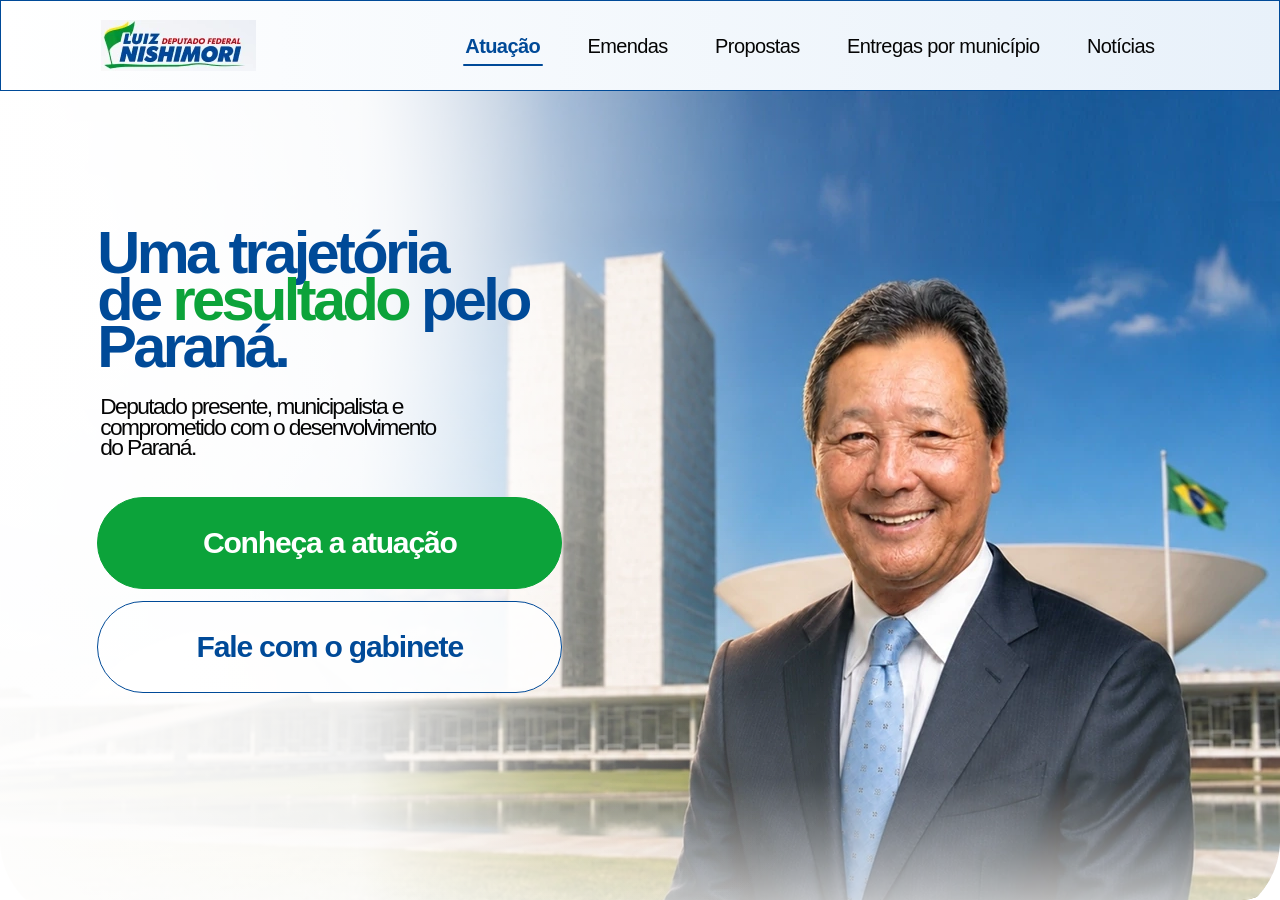
==== index.html @ ce829b6d "Add files via upload" ====
<!doctype html>
<html lang="pt-BR">
<head>
  <meta charset="utf-8" />
  <meta name="viewport" content="width=device-width, initial-scale=1" />
  <title>Luiz Nishimori | Mandatos de Resultado</title>
  <meta name="description" content="Primeira sessão do site do deputado federal Luiz Nishimori." />
  <link rel="preload" as="image" href="./assets/hero-desktop.webp" media="(min-width: 769px)">
  <link rel="preload" as="image" href="./assets/hero-mobile.webp" media="(max-width: 768px)">
  <link rel="stylesheet" href="./style.css" />
</head>
<body>
  <header class="site-header" aria-label="Cabeçalho principal">
    <a class="brand" href="#" aria-label="Luiz Nishimori - página inicial">
      <img src="./assets/logo-nishimori.webp" alt="Luiz Nishimori Deputado Federal" width="155" height="51" />
    </a>

    <nav class="desktop-nav" aria-label="Menu principal">
      <a class="active" href="#atuacao">Atuação</a>
      <a href="#emendas">Emendas</a>
      <a href="#propostas">Propostas</a>
      <a href="#entregas">Entregas por município</a>
      <a href="#noticias">Notícias</a>
    </nav>

    <button class="menu-toggle" type="button" aria-label="Abrir menu" aria-expanded="false" aria-controls="mobile-menu">
      <span></span>
      <span></span>
      <span></span>
    </button>
  </header>

  <nav class="mobile-menu" id="mobile-menu" aria-label="Menu mobile">
    <a href="#atuacao">Atuação</a>
    <a href="#emendas">Emendas</a>
    <a href="#propostas">Propostas</a>
    <a href="#entregas">Entregas por município</a>
    <a href="#noticias">Notícias</a>
  </nav>

  <main>
    <section class="hero" id="atuacao" aria-label="Apresentação Luiz Nishimori">
      <picture class="hero-media" aria-hidden="true">
        <source srcset="./assets/hero-mobile.webp" media="(max-width: 768px)">
        <img src="./assets/hero-desktop.webp" alt="" decoding="async" fetchpriority="high" />
      </picture>

      <div class="hero-shade" aria-hidden="true"></div>

      <div class="hero-content">
        <h1>
          <span class="desktop-title">Uma trajetória<br>de <strong>resultado</strong> pelo<br>Paraná.</span>
          <span class="mobile-title">Mandatos de<br>resultado!</span>
        </h1>

        <p>Deputado presente, municipalista e<br class="desktop-break"> comprometido com o desenvolvimento<br class="desktop-break"> do Paraná.</p>

        <div class="hero-actions" aria-label="Ações principais">
          <a class="btn btn-primary" href="#atuacao">Conheça a atuação</a>
          <a class="btn btn-secondary" href="#gabinete">Fale com o gabinete</a>
        </div>
      </div>
    </section>
  </main>

  <script src="./script.js"></script>
</body>
</html>
---- style.css ----
:root {
  --blue: #004a98;
  --green: #0ca33a;
  --header-bg: #e8f1fa;
  --white: #ffffff;
  --text: #050505;
}

* {
  box-sizing: border-box;
}

html {
  scroll-behavior: smooth;
}

body {
  margin: 0;
  min-width: 320px;
  font-family: Arial, Helvetica, sans-serif;
  color: var(--text);
  background: var(--white);
  overflow-x: hidden;
}

img {
  display: block;
  max-width: 100%;
}

.site-header {
  width: 100%;
  height: 91px;
  padding: 0 7.8%;
  display: flex;
  align-items: center;
  justify-content: space-between;
  background: linear-gradient(90deg, #ffffff 0%, var(--header-bg) 100%);
  border: 1px solid var(--blue);
  position: relative;
  z-index: 20;
}

.brand {
  display: inline-flex;
  align-items: center;
  line-height: 0;
  text-decoration: none;
}

.brand img {
  width: 155px;
  height: auto;
}

.desktop-nav {
  display: flex;
  align-items: center;
  gap: clamp(30px, 3.7vw, 62px);
  margin-right: 2.3%;
}

.desktop-nav a,
.mobile-menu a {
  color: #050505;
  font-size: 20px;
  font-weight: 400;
  text-decoration: none;
  letter-spacing: -0.6px;
  line-height: 1;
}

.desktop-nav a.active {
  color: var(--blue);
  font-weight: 700;
  position: relative;
}

.desktop-nav a.active::after {
  content: "";
  width: 80px;
  height: 2px;
  background: var(--blue);
  position: absolute;
  left: 50%;
  bottom: -10px;
  transform: translateX(-50%);
  border-radius: 999px;
}

.menu-toggle {
  display: none;
}

.mobile-menu {
  display: none;
}

.hero {
  min-height: calc(100vh - 91px);
  height: 727px;
  max-height: 820px;
  position: relative;
  overflow: hidden;
  background: var(--white);
  border-bottom-right-radius: 38px;
}

.hero-media {
  position: absolute;
  inset: 0;
  z-index: 1;
}

.hero-media img {
  width: 100%;
  height: 100%;
  object-fit: cover;
  object-position: center top;
}

.hero-shade {
  position: absolute;
  inset: 0;
  z-index: 2;
  pointer-events: none;
  background:
    radial-gradient(circle at 7% 16%, rgba(255, 255, 255, 0.92) 0%, rgba(255, 255, 255, 0.78) 22%, rgba(255, 255, 255, 0.38) 36%, rgba(255, 255, 255, 0.06) 54%, rgba(255, 255, 255, 0) 70%),
    linear-gradient(90deg, rgba(255, 255, 255, 0.96) 0%, rgba(255, 255, 255, 0.86) 28%, rgba(255, 255, 255, 0.28) 43%, rgba(255, 255, 255, 0) 59%),
    linear-gradient(0deg, rgba(255, 255, 255, 0.72) 0%, rgba(255, 255, 255, 0.22) 15%, rgba(255, 255, 255, 0) 37%);
}

.hero-content {
  position: relative;
  z-index: 3;
  width: min(520px, 44vw);
  padding-top: 138px;
  margin-left: 7.6%;
}

.hero h1 {
  margin: 0;
  color: var(--blue);
  font-size: clamp(48px, 4.65vw, 61px);
  line-height: 0.79;
  font-weight: 800;
  letter-spacing: -3.6px;
}

.hero h1 strong {
  color: var(--green);
  font-weight: 800;
}

.mobile-title {
  display: none;
}

.hero p {
  margin: 26px 0 0 3px;
  font-size: clamp(18px, 1.78vw, 25px);
  line-height: 0.9;
  letter-spacing: -1.6px;
  font-weight: 400;
}

.hero-actions {
  display: grid;
  gap: 12px;
  width: min(465px, 100%);
  margin-top: 39px;
}

.btn {
  min-height: 92px;
  padding: 0 38px;
  display: inline-flex;
  align-items: center;
  justify-content: center;
  border-radius: 999px;
  font-size: clamp(24px, 2.35vw, 31px);
  line-height: 1;
  font-weight: 800;
  letter-spacing: -1.2px;
  text-align: center;
  text-decoration: none;
  transition: transform 180ms ease, filter 180ms ease, background 180ms ease, color 180ms ease;
}

.btn:focus-visible,
.menu-toggle:focus-visible,
.desktop-nav a:focus-visible,
.mobile-menu a:focus-visible {
  outline: 3px solid rgba(0, 74, 152, 0.35);
  outline-offset: 4px;
}

.btn:hover {
  transform: translateY(-2px);
  filter: brightness(0.98);
}

.btn-primary {
  color: var(--white);
  background: var(--green);
  border: 1px solid var(--green);
}

.btn-secondary {
  color: var(--blue);
  background: rgba(255, 255, 255, 0.82);
  border: 1.5px solid var(--blue);
}

@media (max-width: 980px) {
  .desktop-nav {
    gap: 26px;
    margin-right: 0;
  }

  .desktop-nav a {
    font-size: 18px;
  }

  .hero-content {
    width: 48vw;
  }
}

@media (max-width: 768px) {
  .site-header {
    height: 76px;
    padding: 0 26px;
    background: linear-gradient(90deg, #ffffff 0%, #e8f1fa 100%);
    border: 1px solid var(--blue);
  }

  .brand img {
    width: 112px;
  }

  .desktop-nav {
    display: none;
  }

  .menu-toggle {
    width: 31px;
    height: 25px;
    padding: 0;
    border: 0;
    display: inline-grid;
    gap: 4px;
    background: transparent;
    cursor: pointer;
  }

  .menu-toggle span {
    width: 30px;
    height: 4px;
    display: block;
    background: var(--blue);
    border-radius: 999px;
  }

  .mobile-menu {
    width: calc(100% - 28px);
    max-width: 430px;
    padding: 16px 22px 20px;
    display: grid;
    gap: 16px;
    position: absolute;
    top: 76px;
    left: 50%;
    z-index: 18;
    transform: translate(-50%, -12px);
    background: rgba(255, 255, 255, 0.96);
    border: 1px solid rgba(0, 74, 152, 0.18);
    border-radius: 0 0 24px 24px;
    box-shadow: 0 20px 40px rgba(0, 74, 152, 0.14);
    opacity: 0;
    pointer-events: none;
    transition: opacity 180ms ease, transform 180ms ease;
  }

  .mobile-menu.open {
    opacity: 1;
    pointer-events: auto;
    transform: translate(-50%, 0);
  }

  .mobile-menu a {
    font-size: 18px;
    font-weight: 700;
    color: var(--blue);
  }

  .hero {
    height: 775px;
    min-height: 775px;
    max-height: none;
    border-bottom-right-radius: 0;
  }

  .hero-media {
    inset: 0 auto auto 0;
    width: 100%;
    height: auto;
  }

  .hero-media img {
    width: 100%;
    height: auto;
    object-fit: contain;
    object-position: center top;
  }

  .hero-shade {
    background:
      linear-gradient(180deg, rgba(255, 255, 255, 0) 49%, rgba(255, 255, 255, 0.52) 56%, #ffffff 67%, #ffffff 100%);
  }

  .hero-content {
    width: 100%;
    margin: 0;
    padding: 443px 27px 0;
    text-align: center;
  }

  .desktop-title {
    display: none;
  }

  .mobile-title {
    display: inline;
  }

  .hero h1 {
    font-size: clamp(36px, 9.7vw, 40px);
    line-height: 0.81;
    letter-spacing: -2.1px;
  }

  .hero p {
    margin: 15px auto 0;
    max-width: 330px;
    font-size: clamp(14px, 3.75vw, 16px);
    line-height: 0.82;
    letter-spacing: -0.8px;
  }

  .desktop-break {
    display: none;
  }

  .hero-actions {
    width: 100%;
    gap: 7px;
    margin-top: 20px;
  }

  .btn {
    min-height: 68px;
    padding: 0 18px;
    font-size: clamp(24px, 6.4vw, 27px);
    letter-spacing: -1px;
  }

  .btn-secondary {
    min-height: 69px;
    background: rgba(255, 255, 255, 0.92);
  }
}

@media (max-width: 370px) {
  .site-header {
    padding: 0 21px;
  }

  .brand img {
    width: 104px;
  }

  .hero {
    height: 748px;
    min-height: 748px;
  }

  .hero-content {
    padding-top: 415px;
  }

  .hero-actions {
    margin-top: 18px;
  }

  .btn {
    min-height: 64px;
    font-size: 23px;
  }
}

@media (prefers-reduced-motion: reduce) {
  html {
    scroll-behavior: auto;
  }

  *,
  *::before,
  *::after {
    transition-duration: 0.01ms !important;
    animation-duration: 0.01ms !important;
    animation-iteration-count: 1 !important;
  }
}
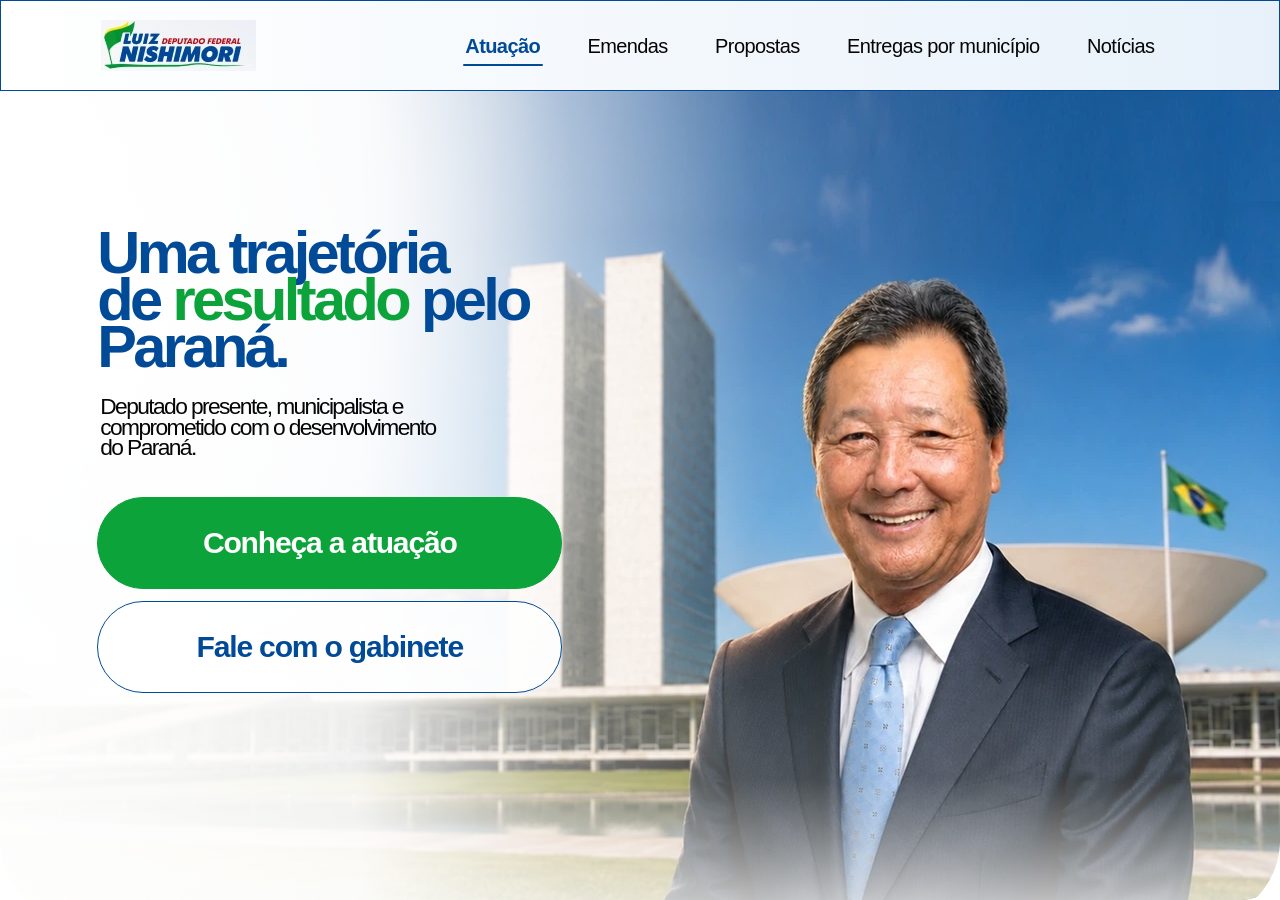
==== commit ff78a7d7: "Add files via upload" ====
--- a/index.html
+++ b/index.html
@@ -1,36 +1,36 @@
 <!doctype html>
 <html lang="pt-BR">
 <head>
-  <meta charset="utf-8" />
-  <meta name="viewport" content="width=device-width, initial-scale=1" />
+  <meta charset="utf-8">
+  <meta name="viewport" content="width=device-width, initial-scale=1">
   <title>Luiz Nishimori | Mandatos de Resultado</title>
-  <meta name="description" content="Primeira sessão do site do deputado federal Luiz Nishimori." />
-  <link rel="preload" as="image" href="./assets/hero-desktop.webp" media="(min-width: 769px)">
-  <link rel="preload" as="image" href="./assets/hero-mobile.webp" media="(max-width: 768px)">
-  <link rel="stylesheet" href="./style.css" />
+  <meta name="description" content="Site oficial do deputado federal Luiz Nishimori. Uma trajetória de resultado pelo Paraná.">
+  <link rel="preload" as="image" href="./assets/img/hero-desktop.webp" media="(min-width: 769px)">
+  <link rel="preload" as="image" href="./assets/img/hero-mobile.webp" media="(max-width: 768px)">
+  <link rel="stylesheet" href="./assets/css/style.css">
 </head>
 <body>
   <header class="site-header" aria-label="Cabeçalho principal">
-    <a class="brand" href="#" aria-label="Luiz Nishimori - página inicial">
-      <img src="./assets/logo-nishimori.webp" alt="Luiz Nishimori Deputado Federal" width="155" height="51" />
+    <a class="logo" href="#inicio" aria-label="Luiz Nishimori - página inicial">
+      <img src="./assets/img/logo-nishimori.webp" alt="Luiz Nishimori Deputado Federal" width="155" height="51">
     </a>
 
-    <nav class="desktop-nav" aria-label="Menu principal">
-      <a class="active" href="#atuacao">Atuação</a>
+    <nav class="menu-desktop" aria-label="Menu principal">
+      <a class="ativo" href="#atuacao">Atuação</a>
       <a href="#emendas">Emendas</a>
       <a href="#propostas">Propostas</a>
       <a href="#entregas">Entregas por município</a>
       <a href="#noticias">Notícias</a>
     </nav>
 
-    <button class="menu-toggle" type="button" aria-label="Abrir menu" aria-expanded="false" aria-controls="mobile-menu">
+    <button class="botao-menu" type="button" aria-label="Abrir menu" aria-expanded="false" aria-controls="menu-mobile">
       <span></span>
       <span></span>
       <span></span>
     </button>
   </header>
 
-  <nav class="mobile-menu" id="mobile-menu" aria-label="Menu mobile">
+  <nav class="menu-mobile" id="menu-mobile" aria-label="Menu mobile">
     <a href="#atuacao">Atuação</a>
     <a href="#emendas">Emendas</a>
     <a href="#propostas">Propostas</a>
@@ -38,31 +38,32 @@
     <a href="#noticias">Notícias</a>
   </nav>
 
-  <main>
-    <section class="hero" id="atuacao" aria-label="Apresentação Luiz Nishimori">
-      <picture class="hero-media" aria-hidden="true">
-        <source srcset="./assets/hero-mobile.webp" media="(max-width: 768px)">
-        <img src="./assets/hero-desktop.webp" alt="" decoding="async" fetchpriority="high" />
+  <main id="inicio">
+    <section class="hero" id="atuacao" aria-label="Primeira sessão do site Luiz Nishimori">
+      <picture class="hero-imagem" aria-hidden="true">
+        <source srcset="./assets/img/hero-mobile.webp" media="(max-width: 768px)" type="image/webp">
+        <source srcset="./assets/img/hero-desktop.webp" media="(min-width: 769px)" type="image/webp">
+        <img src="./assets/img/hero-desktop.webp" alt="" decoding="async" fetchpriority="high">
       </picture>
 
-      <div class="hero-shade" aria-hidden="true"></div>
+      <div class="hero-overlay" aria-hidden="true"></div>
 
-      <div class="hero-content">
+      <div class="hero-conteudo">
         <h1>
-          <span class="desktop-title">Uma trajetória<br>de <strong>resultado</strong> pelo<br>Paraná.</span>
-          <span class="mobile-title">Mandatos de<br>resultado!</span>
+          <span class="titulo-desktop">Uma trajetória<br>de <strong>resultado</strong> pelo<br>Paraná.</span>
+          <span class="titulo-mobile">Mandatos de<br>resultado!</span>
         </h1>
 
-        <p>Deputado presente, municipalista e<br class="desktop-break"> comprometido com o desenvolvimento<br class="desktop-break"> do Paraná.</p>
+        <p>Deputado presente, municipalista e<br class="quebra-desktop"> comprometido com o desenvolvimento<br class="quebra-desktop"> do Paraná.</p>
 
-        <div class="hero-actions" aria-label="Ações principais">
-          <a class="btn btn-primary" href="#atuacao">Conheça a atuação</a>
-          <a class="btn btn-secondary" href="#gabinete">Fale com o gabinete</a>
+        <div class="acoes" aria-label="Ações principais">
+          <a class="btn btn-verde" href="#atuacao">Conheça a atuação</a>
+          <a class="btn btn-branco" href="#gabinete">Fale com o gabinete</a>
         </div>
       </div>
     </section>
   </main>
 
-  <script src="./script.js"></script>
+  <script src="./assets/js/script.js"></script>
 </body>
 </html>
--- a/assets/css/style.css
+++ b/assets/css/style.css
@@ -0,0 +1,414 @@
+:root {
+  --azul: #004a98;
+  --verde: #0ca33a;
+  --preto: #050505;
+  --branco: #ffffff;
+  --header: #e8f1fa;
+}
+
+* {
+  box-sizing: border-box;
+}
+
+html {
+  scroll-behavior: smooth;
+}
+
+body {
+  margin: 0;
+  min-width: 320px;
+  font-family: Arial, Helvetica, sans-serif;
+  color: var(--preto);
+  background: var(--branco);
+  overflow-x: hidden;
+}
+
+img {
+  display: block;
+  max-width: 100%;
+}
+
+.site-header {
+  width: 100%;
+  height: 91px;
+  padding: 0 7.8%;
+  display: flex;
+  align-items: center;
+  justify-content: space-between;
+  position: relative;
+  z-index: 30;
+  background: linear-gradient(90deg, #ffffff 0%, var(--header) 100%);
+  border: 1px solid var(--azul);
+}
+
+.logo {
+  display: inline-flex;
+  align-items: center;
+  text-decoration: none;
+  line-height: 0;
+}
+
+.logo img {
+  width: 155px;
+  height: auto;
+}
+
+.menu-desktop {
+  display: flex;
+  align-items: center;
+  gap: clamp(30px, 3.7vw, 62px);
+  margin-right: 2.3%;
+}
+
+.menu-desktop a,
+.menu-mobile a {
+  color: var(--preto);
+  font-size: 20px;
+  font-weight: 400;
+  line-height: 1;
+  letter-spacing: -0.6px;
+  text-decoration: none;
+}
+
+.menu-desktop a.ativo {
+  color: var(--azul);
+  font-weight: 700;
+  position: relative;
+}
+
+.menu-desktop a.ativo::after {
+  content: "";
+  width: 80px;
+  height: 2px;
+  position: absolute;
+  left: 50%;
+  bottom: -10px;
+  transform: translateX(-50%);
+  background: var(--azul);
+  border-radius: 99px;
+}
+
+.botao-menu {
+  display: none;
+}
+
+.menu-mobile {
+  display: none;
+}
+
+.hero {
+  height: 727px;
+  min-height: calc(100svh - 91px);
+  max-height: 820px;
+  position: relative;
+  overflow: hidden;
+  background: var(--branco);
+  border-bottom-right-radius: 38px;
+}
+
+.hero-imagem {
+  position: absolute;
+  inset: 0;
+  z-index: 1;
+}
+
+.hero-imagem img {
+  width: 100%;
+  height: 100%;
+  object-fit: cover;
+  object-position: center top;
+}
+
+.hero-overlay {
+  position: absolute;
+  inset: 0;
+  z-index: 2;
+  pointer-events: none;
+  background:
+    radial-gradient(circle at 7% 16%, rgba(255,255,255,.94) 0%, rgba(255,255,255,.80) 22%, rgba(255,255,255,.40) 36%, rgba(255,255,255,.08) 54%, rgba(255,255,255,0) 70%),
+    linear-gradient(90deg, rgba(255,255,255,.97) 0%, rgba(255,255,255,.87) 28%, rgba(255,255,255,.30) 43%, rgba(255,255,255,0) 59%),
+    linear-gradient(0deg, rgba(255,255,255,.74) 0%, rgba(255,255,255,.22) 15%, rgba(255,255,255,0) 37%);
+}
+
+.hero-conteudo {
+  position: relative;
+  z-index: 3;
+  width: min(520px, 44vw);
+  margin-left: 7.6%;
+  padding-top: 138px;
+}
+
+.hero h1 {
+  margin: 0;
+  color: var(--azul);
+  font-size: clamp(48px, 4.65vw, 61px);
+  line-height: .79;
+  font-weight: 800;
+  letter-spacing: -3.6px;
+}
+
+.hero h1 strong {
+  color: var(--verde);
+  font-weight: 800;
+}
+
+.titulo-mobile {
+  display: none;
+}
+
+.hero p {
+  margin: 26px 0 0 3px;
+  color: var(--preto);
+  font-size: clamp(18px, 1.78vw, 25px);
+  line-height: .9;
+  letter-spacing: -1.6px;
+  font-weight: 400;
+}
+
+.acoes {
+  width: min(465px, 100%);
+  margin-top: 39px;
+  display: grid;
+  gap: 12px;
+}
+
+.btn {
+  min-height: 92px;
+  padding: 0 38px;
+  display: inline-flex;
+  align-items: center;
+  justify-content: center;
+  border-radius: 999px;
+  font-size: clamp(24px, 2.35vw, 31px);
+  line-height: 1;
+  font-weight: 800;
+  letter-spacing: -1.2px;
+  text-align: center;
+  text-decoration: none;
+  transition: transform .18s ease, filter .18s ease;
+}
+
+.btn:hover {
+  transform: translateY(-2px);
+  filter: brightness(.98);
+}
+
+.btn:focus-visible,
+.botao-menu:focus-visible,
+.menu-desktop a:focus-visible,
+.menu-mobile a:focus-visible {
+  outline: 3px solid rgba(0, 74, 152, .35);
+  outline-offset: 4px;
+}
+
+.btn-verde {
+  color: var(--branco);
+  background: var(--verde);
+  border: 1px solid var(--verde);
+}
+
+.btn-branco {
+  color: var(--azul);
+  background: rgba(255,255,255,.84);
+  border: 1.5px solid var(--azul);
+}
+
+@media (max-width: 980px) {
+  .menu-desktop {
+    gap: 26px;
+    margin-right: 0;
+  }
+
+  .menu-desktop a {
+    font-size: 18px;
+  }
+
+  .hero-conteudo {
+    width: 48vw;
+  }
+}
+
+@media (max-width: 768px) {
+  .site-header {
+    height: 76px;
+    padding: 0 26px;
+    background: linear-gradient(90deg, #ffffff 0%, var(--header) 100%);
+    border: 1px solid var(--azul);
+  }
+
+  .logo img {
+    width: 112px;
+  }
+
+  .menu-desktop {
+    display: none;
+  }
+
+  .botao-menu {
+    width: 31px;
+    height: 25px;
+    padding: 0;
+    border: 0;
+    display: inline-grid;
+    gap: 4px;
+    background: transparent;
+    cursor: pointer;
+  }
+
+  .botao-menu span {
+    width: 30px;
+    height: 4px;
+    display: block;
+    background: var(--azul);
+    border-radius: 999px;
+  }
+
+  .menu-mobile {
+    width: calc(100% - 28px);
+    max-width: 430px;
+    padding: 16px 22px 20px;
+    display: grid;
+    gap: 16px;
+    position: absolute;
+    top: 76px;
+    left: 50%;
+    z-index: 24;
+    transform: translate(-50%, -12px);
+    background: rgba(255,255,255,.96);
+    border: 1px solid rgba(0,74,152,.18);
+    border-radius: 0 0 24px 24px;
+    box-shadow: 0 20px 40px rgba(0,74,152,.14);
+    opacity: 0;
+    pointer-events: none;
+    transition: opacity .18s ease, transform .18s ease;
+  }
+
+  .menu-mobile.aberto {
+    opacity: 1;
+    pointer-events: auto;
+    transform: translate(-50%, 0);
+  }
+
+  .menu-mobile a {
+    color: var(--azul);
+    font-size: 18px;
+    font-weight: 700;
+  }
+
+  .hero {
+    height: 775px;
+    min-height: 775px;
+    max-height: none;
+    border-bottom-right-radius: 0;
+  }
+
+  .hero-imagem {
+    inset: 0 auto auto 0;
+    width: 100%;
+    height: auto;
+  }
+
+  .hero-imagem img {
+    width: 100%;
+    height: auto;
+    object-fit: contain;
+    object-position: center top;
+  }
+
+  .hero-overlay {
+    background: linear-gradient(180deg, rgba(255,255,255,0) 49%, rgba(255,255,255,.52) 56%, #ffffff 67%, #ffffff 100%);
+  }
+
+  .hero-conteudo {
+    width: 100%;
+    margin: 0;
+    padding: 443px 27px 0;
+    text-align: center;
+  }
+
+  .titulo-desktop {
+    display: none;
+  }
+
+  .titulo-mobile {
+    display: inline;
+  }
+
+  .hero h1 {
+    font-size: clamp(36px, 9.7vw, 40px);
+    line-height: .81;
+    letter-spacing: -2.1px;
+  }
+
+  .hero p {
+    max-width: 330px;
+    margin: 15px auto 0;
+    font-size: clamp(14px, 3.75vw, 16px);
+    line-height: .82;
+    letter-spacing: -.8px;
+  }
+
+  .quebra-desktop {
+    display: none;
+  }
+
+  .acoes {
+    width: 100%;
+    margin-top: 20px;
+    gap: 7px;
+  }
+
+  .btn {
+    min-height: 68px;
+    padding: 0 18px;
+    font-size: clamp(24px, 6.4vw, 27px);
+    letter-spacing: -1px;
+  }
+
+  .btn-branco {
+    min-height: 69px;
+    background: rgba(255,255,255,.94);
+  }
+}
+
+@media (max-width: 370px) {
+  .site-header {
+    padding: 0 21px;
+  }
+
+  .logo img {
+    width: 104px;
+  }
+
+  .hero {
+    height: 748px;
+    min-height: 748px;
+  }
+
+  .hero-conteudo {
+    padding-top: 415px;
+  }
+
+  .acoes {
+    margin-top: 18px;
+  }
+
+  .btn {
+    min-height: 64px;
+    font-size: 23px;
+  }
+}
+
+@media (prefers-reduced-motion: reduce) {
+  html {
+    scroll-behavior: auto;
+  }
+
+  *,
+  *::before,
+  *::after {
+    transition-duration: .01ms !important;
+    animation-duration: .01ms !important;
+    animation-iteration-count: 1 !important;
+  }
+}
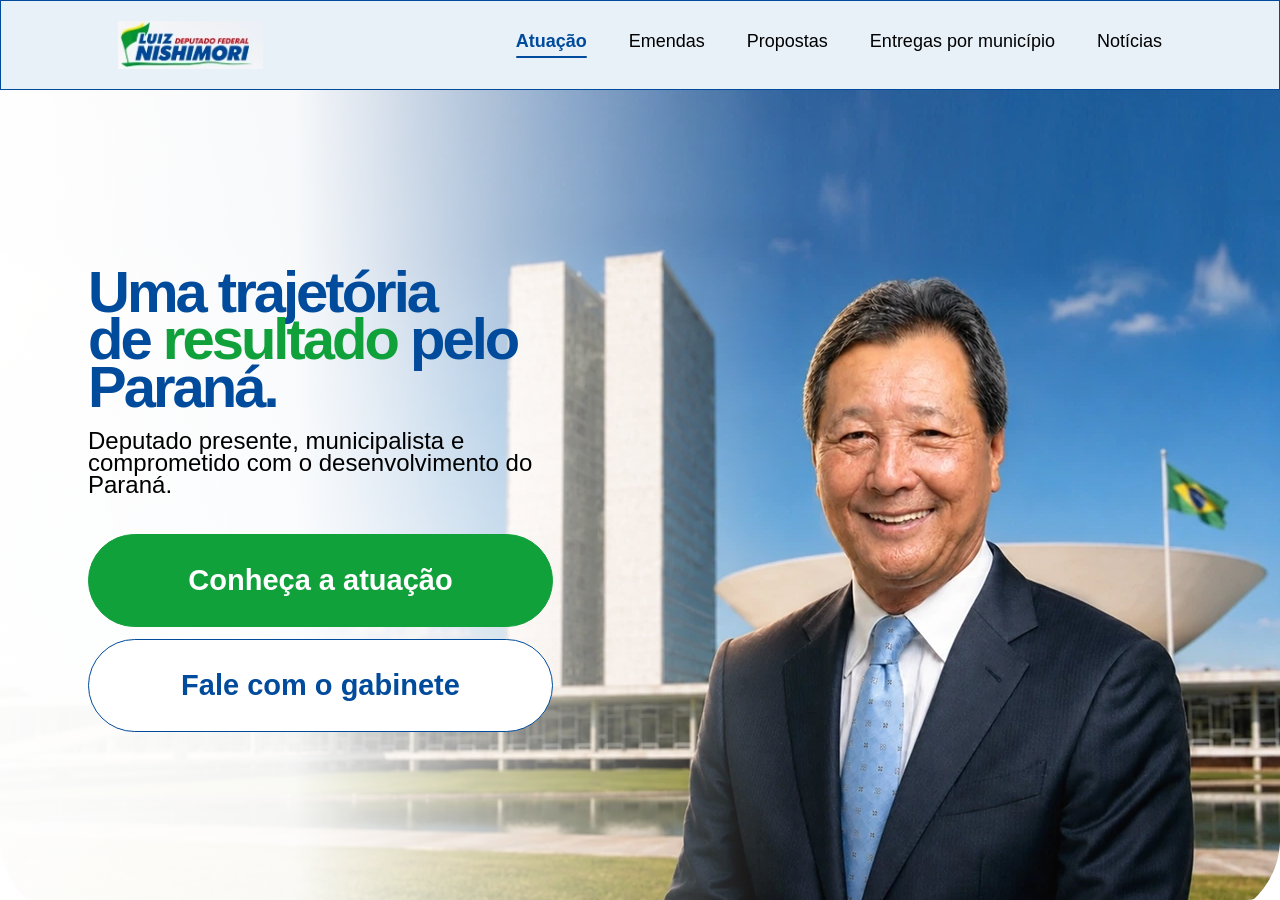
==== commit bbb18b00: "Update index.html" ====
--- a/index.html
+++ b/index.html
@@ -1,69 +1,508 @@
-<!doctype html>
+<!DOCTYPE html>
 <html lang="pt-BR">
 <head>
-  <meta charset="utf-8">
-  <meta name="viewport" content="width=device-width, initial-scale=1">
-  <title>Luiz Nishimori | Mandatos de Resultado</title>
-  <meta name="description" content="Site oficial do deputado federal Luiz Nishimori. Uma trajetória de resultado pelo Paraná.">
-  <link rel="preload" as="image" href="./assets/img/hero-desktop.webp" media="(min-width: 769px)">
-  <link rel="preload" as="image" href="./assets/img/hero-mobile.webp" media="(max-width: 768px)">
-  <link rel="stylesheet" href="./assets/css/style.css">
+  <meta charset="UTF-8" />
+  <meta name="viewport" content="width=device-width, initial-scale=1.0" />
+
+  <title>Luiz Nishimori | Deputado Federal</title>
+
+  <style>
+    * {
+      margin: 0;
+      padding: 0;
+      box-sizing: border-box;
+    }
+
+    html {
+      scroll-behavior: smooth;
+    }
+
+    body {
+      font-family: Arial, Helvetica, sans-serif;
+      background: #ffffff;
+      color: #000000;
+      padding-top: 90px;
+      overflow-x: hidden;
+    }
+
+    body.menu-open {
+      overflow: hidden;
+    }
+
+    a {
+      text-decoration: none;
+      color: inherit;
+    }
+
+    .site-header {
+      position: fixed;
+      top: 0;
+      left: 0;
+      width: 100%;
+      height: 90px;
+      background: rgba(231, 240, 248, 0.95);
+      border: 1px solid #004b9b;
+      z-index: 999;
+    }
+
+    .header-container {
+      width: 100%;
+      max-width: 1080px;
+      height: 100%;
+      margin: 0 auto;
+      display: flex;
+      align-items: center;
+      justify-content: space-between;
+      padding: 0 18px;
+    }
+
+    .logo img {
+      width: 145px;
+      height: auto;
+      display: block;
+    }
+
+    .desktop-menu {
+      display: flex;
+      align-items: center;
+      gap: 42px;
+    }
+
+    .desktop-menu a {
+      position: relative;
+      font-size: 18px;
+      font-weight: 400;
+      color: #000000;
+      line-height: 1;
+      padding-bottom: 8px;
+      transition: color 0.25s ease, transform 0.25s ease;
+    }
+
+    .desktop-menu a::after {
+      content: "";
+      position: absolute;
+      left: 0;
+      bottom: 0;
+      width: 0;
+      height: 2px;
+      background: #004b9b;
+      border-radius: 999px;
+      transition: width 0.25s ease;
+    }
+
+    .desktop-menu a:hover {
+      color: #004b9b;
+      transform: translateY(-2px);
+    }
+
+    .desktop-menu a:hover::after {
+      width: 100%;
+    }
+
+    .desktop-menu a.active {
+      font-weight: 700;
+      color: #004b9b;
+    }
+
+    .desktop-menu a.active::after {
+      width: 100%;
+    }
+
+    .menu-mobile {
+      display: none;
+      width: 34px;
+      height: 28px;
+      border: none;
+      background: transparent;
+      cursor: pointer;
+      position: relative;
+      z-index: 1001;
+    }
+
+    .menu-mobile span {
+      display: block;
+      width: 34px;
+      height: 4px;
+      background: #004b9b;
+      border-radius: 6px;
+      margin-bottom: 6px;
+      transition: transform 0.25s ease, opacity 0.25s ease;
+    }
+
+    .menu-mobile span:last-child {
+      margin-bottom: 0;
+    }
+
+    .menu-mobile.active span:nth-child(1) {
+      transform: translateY(10px) rotate(45deg);
+    }
+
+    .menu-mobile.active span:nth-child(2) {
+      opacity: 0;
+    }
+
+    .menu-mobile.active span:nth-child(3) {
+      transform: translateY(-10px) rotate(-45deg);
+    }
+
+    .mobile-menu-panel {
+      display: none;
+    }
+
+    .hero {
+      width: 100%;
+      min-height: calc(100vh - 90px);
+      background-image:
+        linear-gradient(
+          90deg,
+          rgba(255, 255, 255, 0.98) 0%,
+          rgba(255, 255, 255, 0.95) 23%,
+          rgba(255, 255, 255, 0.45) 43%,
+          rgba(255, 255, 255, 0.02) 62%
+        ),
+        url("assets/img/hero-desktop.webp");
+      background-repeat: no-repeat;
+      background-size: cover;
+      background-position: center top;
+      border-bottom-right-radius: 34px;
+      position: relative;
+      display: flex;
+      align-items: center;
+    }
+
+    .hero-content {
+      width: 100%;
+      max-width: 1280px;
+      margin: 0 auto;
+      padding-left: 88px;
+      padding-top: 10px;
+      position: relative;
+      z-index: 2;
+    }
+
+    .hero-text {
+      width: 465px;
+    }
+
+    .hero h1 {
+      font-size: 58px;
+      line-height: 0.82;
+      font-weight: 900;
+      letter-spacing: -3px;
+      color: #004b9b;
+      margin-bottom: 20px;
+    }
+
+    .hero h1 span {
+      color: #10a13b;
+    }
+
+    .hero p {
+      font-size: 24px;
+      line-height: 0.92;
+      font-weight: 400;
+      color: #000000;
+      max-width: 450px;
+      margin-bottom: 38px;
+    }
+
+    .hero-buttons {
+      display: flex;
+      flex-direction: column;
+      gap: 12px;
+      width: 465px;
+    }
+
+    .btn {
+      width: 100%;
+      height: 93px;
+      border-radius: 999px;
+      display: flex;
+      align-items: center;
+      justify-content: center;
+      font-size: 29px;
+      font-weight: 800;
+      line-height: 1;
+      transition: transform 0.25s ease, box-shadow 0.25s ease, background 0.25s ease;
+    }
+
+    .btn:hover {
+      transform: translateY(-3px);
+      box-shadow: 0 12px 28px rgba(0, 75, 155, 0.18);
+    }
+
+    .btn-primary {
+      background: #10a13b;
+      color: #ffffff;
+      border: 1px solid #10a13b;
+    }
+
+    .btn-primary:hover {
+      background: #0c8d33;
+    }
+
+    .btn-secondary {
+      background: #ffffff;
+      color: #004b9b;
+      border: 1.5px solid #004b9b;
+    }
+
+    .btn-secondary:hover {
+      background: #004b9b;
+      color: #ffffff;
+    }
+
+    .mobile-hero-image {
+      display: none;
+    }
+
+    @media (max-width: 1023px) {
+      body {
+        padding-top: 76px;
+      }
+
+      .site-header {
+        height: 76px;
+        background: rgba(231, 240, 248, 0.98);
+      }
+
+      .header-container {
+        padding: 0 26px;
+      }
+
+      .logo img {
+        width: 150px;
+      }
+
+      .desktop-menu {
+        display: none;
+      }
+
+      .menu-mobile {
+        display: block;
+      }
+
+      .mobile-menu-panel {
+        position: fixed;
+        top: 76px;
+        left: 0;
+        width: 100%;
+        background: rgba(231, 240, 248, 0.98);
+        border-bottom: 1px solid #004b9b;
+        padding: 26px;
+        display: flex;
+        flex-direction: column;
+        gap: 18px;
+        opacity: 0;
+        visibility: hidden;
+        transform: translateY(-16px);
+        pointer-events: none;
+        transition: opacity 0.25s ease, visibility 0.25s ease, transform 0.25s ease;
+        z-index: 998;
+      }
+
+      .mobile-menu-panel.active {
+        opacity: 1;
+        visibility: visible;
+        transform: translateY(0);
+        pointer-events: auto;
+      }
+
+      .mobile-menu-panel a {
+        width: 100%;
+        padding: 16px 18px;
+        border-radius: 16px;
+        background: #ffffff;
+        border: 1px solid rgba(0, 75, 155, 0.18);
+        color: #004b9b;
+        font-size: 18px;
+        font-weight: 700;
+        box-shadow: 0 8px 18px rgba(0, 75, 155, 0.08);
+      }
+
+      .mobile-menu-panel a:active {
+        transform: scale(0.98);
+      }
+
+      .hero {
+        min-height: auto;
+        display: block;
+        background: #ffffff;
+        border-bottom-right-radius: 0;
+      }
+
+      .mobile-hero-image {
+        display: block;
+        width: 100%;
+        height: 445px;
+        background-image:
+          linear-gradient(
+            180deg,
+            rgba(255, 255, 255, 0) 55%,
+            rgba(255, 255, 255, 1) 100%
+          ),
+          url("assets/img/hero-mobile.webp");
+        background-repeat: no-repeat;
+        background-size: cover;
+        background-position: center top;
+      }
+
+      .hero-content {
+        padding: 0 26px 42px;
+        margin-top: -12px;
+      }
+
+      .hero-text {
+        width: 100%;
+        text-align: center;
+      }
+
+      .hero h1 {
+        font-size: 40px;
+        line-height: 0.82;
+        letter-spacing: -2px;
+        margin-bottom: 16px;
+      }
+
+      .hero p {
+        font-size: 14px;
+        line-height: 0.9;
+        max-width: 270px;
+        margin: 0 auto 22px;
+      }
+
+      .hero-buttons {
+        width: 100%;
+        gap: 8px;
+      }
+
+      .btn {
+        height: 68px;
+        font-size: 26px;
+      }
+    }
+
+    @media (min-width: 1024px) and (max-width: 1180px) {
+      .hero-content {
+        padding-left: 55px;
+      }
+
+      .hero-text,
+      .hero-buttons {
+        width: 430px;
+      }
+
+      .hero h1 {
+        font-size: 52px;
+      }
+
+      .hero p {
+        font-size: 22px;
+      }
+
+      .btn {
+        height: 84px;
+        font-size: 26px;
+      }
+    }
+  </style>
 </head>
+
 <body>
-  <header class="site-header" aria-label="Cabeçalho principal">
-    <a class="logo" href="#inicio" aria-label="Luiz Nishimori - página inicial">
-      <img src="./assets/img/logo-nishimori.webp" alt="Luiz Nishimori Deputado Federal" width="155" height="51">
-    </a>
-
-    <nav class="menu-desktop" aria-label="Menu principal">
-      <a class="ativo" href="#atuacao">Atuação</a>
+
+  <header class="site-header">
+    <div class="header-container">
+
+      <a href="#inicio" class="logo" aria-label="Luiz Nishimori">
+        <img src="assets/img/logo-nishimori.webp" alt="Luiz Nishimori Deputado Federal" />
+      </a>
+
+      <nav class="desktop-menu" aria-label="Menu principal">
+        <a href="#atuacao" class="active">Atuação</a>
+        <a href="#emendas">Emendas</a>
+        <a href="#propostas">Propostas</a>
+        <a href="#entregas">Entregas por município</a>
+        <a href="#noticias">Notícias</a>
+      </nav>
+
+      <button class="menu-mobile" type="button" aria-label="Abrir menu" aria-expanded="false">
+        <span></span>
+        <span></span>
+        <span></span>
+      </button>
+
+    </div>
+
+    <nav class="mobile-menu-panel" aria-label="Menu mobile">
+      <a href="#atuacao">Atuação</a>
       <a href="#emendas">Emendas</a>
       <a href="#propostas">Propostas</a>
       <a href="#entregas">Entregas por município</a>
       <a href="#noticias">Notícias</a>
     </nav>
-
-    <button class="botao-menu" type="button" aria-label="Abrir menu" aria-expanded="false" aria-controls="menu-mobile">
-      <span></span>
-      <span></span>
-      <span></span>
-    </button>
   </header>
 
-  <nav class="menu-mobile" id="menu-mobile" aria-label="Menu mobile">
-    <a href="#atuacao">Atuação</a>
-    <a href="#emendas">Emendas</a>
-    <a href="#propostas">Propostas</a>
-    <a href="#entregas">Entregas por município</a>
-    <a href="#noticias">Notícias</a>
-  </nav>
-
   <main id="inicio">
-    <section class="hero" id="atuacao" aria-label="Primeira sessão do site Luiz Nishimori">
-      <picture class="hero-imagem" aria-hidden="true">
-        <source srcset="./assets/img/hero-mobile.webp" media="(max-width: 768px)" type="image/webp">
-        <source srcset="./assets/img/hero-desktop.webp" media="(min-width: 769px)" type="image/webp">
-        <img src="./assets/img/hero-desktop.webp" alt="" decoding="async" fetchpriority="high">
-      </picture>
-
-      <div class="hero-overlay" aria-hidden="true"></div>
-
-      <div class="hero-conteudo">
-        <h1>
-          <span class="titulo-desktop">Uma trajetória<br>de <strong>resultado</strong> pelo<br>Paraná.</span>
-          <span class="titulo-mobile">Mandatos de<br>resultado!</span>
-        </h1>
-
-        <p>Deputado presente, municipalista e<br class="quebra-desktop"> comprometido com o desenvolvimento<br class="quebra-desktop"> do Paraná.</p>
-
-        <div class="acoes" aria-label="Ações principais">
-          <a class="btn btn-verde" href="#atuacao">Conheça a atuação</a>
-          <a class="btn btn-branco" href="#gabinete">Fale com o gabinete</a>
+
+    <section class="hero">
+
+      <div class="mobile-hero-image"></div>
+
+      <div class="hero-content">
+        <div class="hero-text">
+
+          <h1>
+            Uma trajetória<br>
+            de <span>resultado</span> pelo<br>
+            Paraná.
+          </h1>
+
+          <p>
+            Deputado presente, municipalista e comprometido com o desenvolvimento do Paraná.
+          </p>
+
+          <div class="hero-buttons">
+            <a href="#atuacao" class="btn btn-primary">
+              Conheça a atuação
+            </a>
+
+            <a href="#gabinete" class="btn btn-secondary">
+              Fale com o gabinete
+            </a>
+          </div>
+
         </div>
       </div>
+
     </section>
+
   </main>
 
-  <script src="./assets/js/script.js"></script>
+  <script>
+    const menuButton = document.querySelector(".menu-mobile");
+    const mobileMenu = document.querySelector(".mobile-menu-panel");
+    const body = document.body;
+    const mobileLinks = document.querySelectorAll(".mobile-menu-panel a");
+
+    menuButton.addEventListener("click", function () {
+      const isOpen = mobileMenu.classList.toggle("active");
+
+      menuButton.classList.toggle("active", isOpen);
+      body.classList.toggle("menu-open", isOpen);
+      menuButton.setAttribute("aria-expanded", isOpen ? "true" : "false");
+      menuButton.setAttribute("aria-label", isOpen ? "Fechar menu" : "Abrir menu");
+    });
+
+    mobileLinks.forEach(function (link) {
+      link.addEventListener("click", function () {
+        mobileMenu.classList.remove("active");
+        menuButton.classList.remove("active");
+        body.classList.remove("menu-open");
+        menuButton.setAttribute("aria-expanded", "false");
+        menuButton.setAttribute("aria-label", "Abrir menu");
+      });
+    });
+  </script>
+
 </body>
 </html>
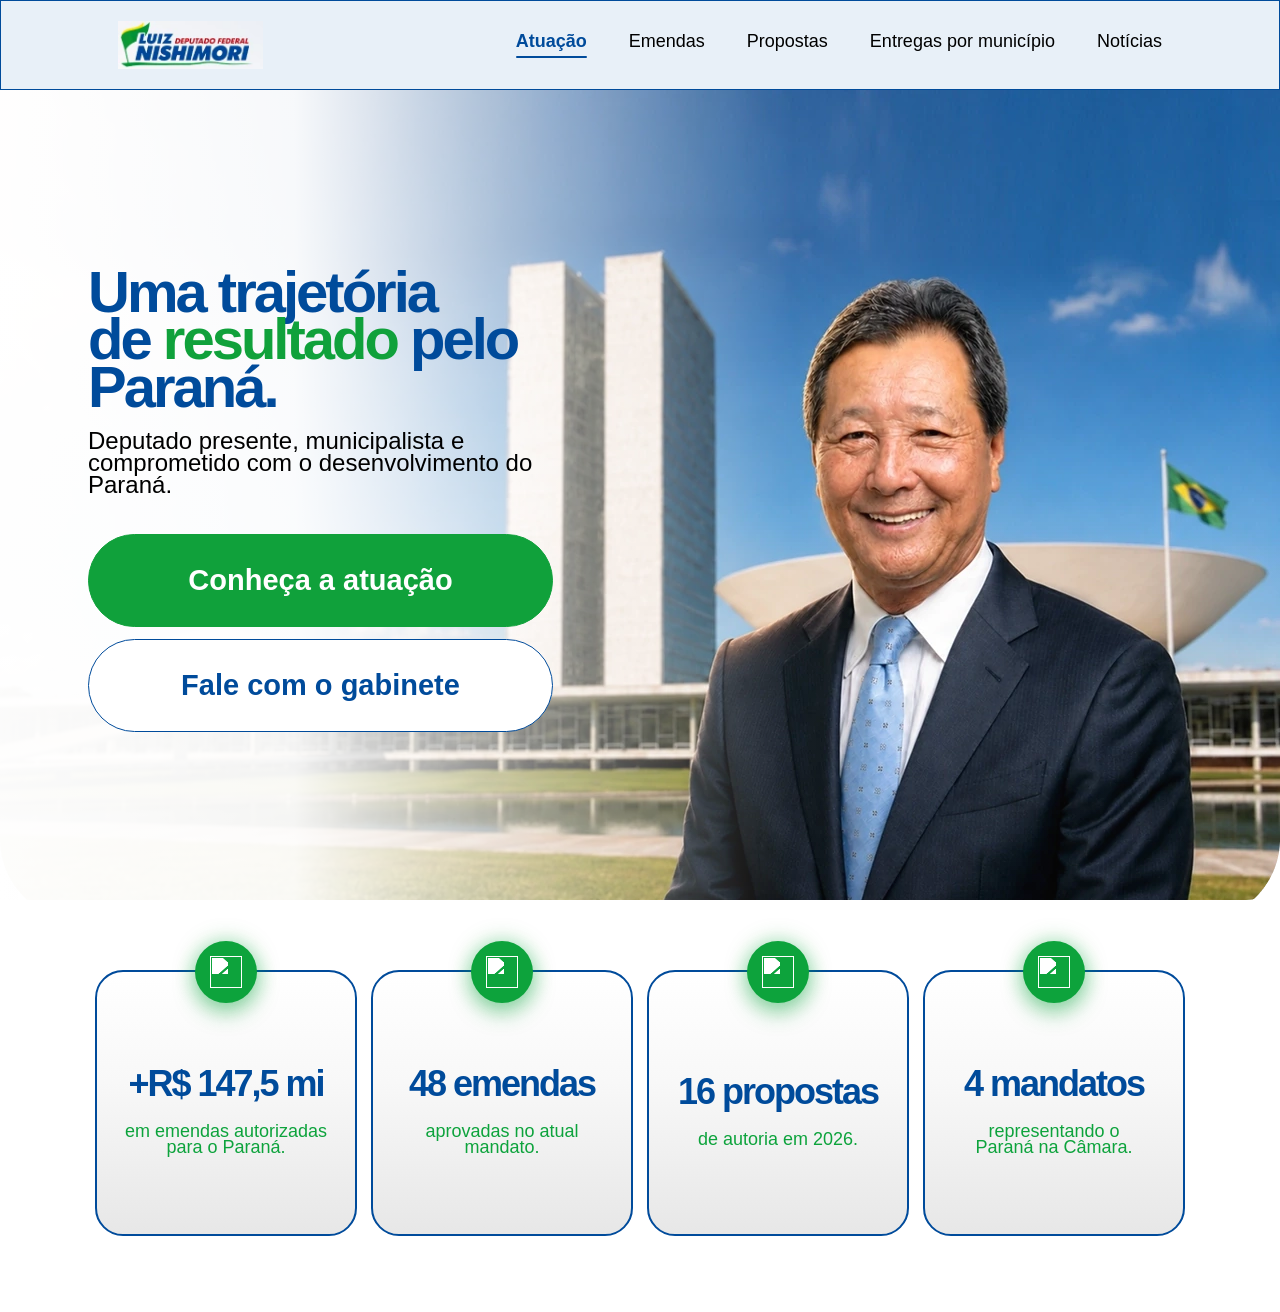
==== commit e6ccb6eb: "Update index.html" ====
--- a/index.html
+++ b/index.html
@@ -506,3 +506,253 @@
 
 </body>
 </html>
+<section class="numbers-section" id="atuacao">
+  <div class="numbers-container">
+
+    <article class="number-card reveal-card" style="--delay: 0ms;">
+      <div class="check-circle">
+        <img src="assets/img/icon.png" alt="" />
+      </div>
+
+      <div class="number-card-content">
+        <h2>+R$ 147,5 mi</h2>
+        <p>em emendas autorizadas<br>para o Paraná.</p>
+      </div>
+    </article>
+
+    <article class="number-card reveal-card" style="--delay: 160ms;">
+      <div class="check-circle">
+        <img src="assets/img/icon.png" alt="" />
+      </div>
+
+      <div class="number-card-content">
+        <h2>48 emendas</h2>
+        <p>aprovadas no atual<br>mandato.</p>
+      </div>
+    </article>
+
+    <article class="number-card reveal-card" style="--delay: 320ms;">
+      <div class="check-circle">
+        <img src="assets/img/icon.png" alt="" />
+      </div>
+
+      <div class="number-card-content">
+        <h2>16 propostas</h2>
+        <p>de autoria em 2026.</p>
+      </div>
+    </article>
+
+    <article class="number-card reveal-card" style="--delay: 480ms;">
+      <div class="check-circle">
+        <img src="assets/img/icon.png" alt="" />
+      </div>
+
+      <div class="number-card-content">
+        <h2>4 mandatos</h2>
+        <p>representando o<br>Paraná na Câmara.</p>
+      </div>
+    </article>
+
+  </div>
+</section>
+
+<style>
+  .numbers-section {
+    width: 100%;
+    background: #ffffff;
+    padding: 70px 24px 76px;
+    overflow: hidden;
+  }
+
+  .numbers-container {
+    width: 100%;
+    max-width: 1090px;
+    margin: 0 auto;
+    display: grid;
+    grid-template-columns: repeat(4, 1fr);
+    gap: 14px;
+  }
+
+  .number-card {
+    position: relative;
+    min-height: 266px;
+    border: 2px solid #004b9b;
+    border-radius: 28px;
+    background: linear-gradient(
+      180deg,
+      #ffffff 0%,
+      #f8f8f8 42%,
+      #e7e7e7 100%
+    );
+    display: flex;
+    align-items: center;
+    justify-content: center;
+    padding: 54px 22px 38px;
+    overflow: visible;
+  }
+
+  .check-circle {
+    position: absolute;
+    top: -31px;
+    left: 50%;
+    transform: translateX(-50%);
+    width: 62px;
+    height: 62px;
+    border-radius: 50%;
+    background: #0da33c;
+    display: flex;
+    align-items: center;
+    justify-content: center;
+    box-shadow:
+      0 10px 22px rgba(13, 163, 60, 0.38),
+      0 0 22px rgba(13, 163, 60, 0.34);
+    z-index: 2;
+  }
+
+  .check-circle img {
+    width: 32px;
+    height: 32px;
+    object-fit: contain;
+    filter: brightness(0) invert(1);
+  }
+
+  .number-card-content {
+    text-align: center;
+    width: 100%;
+  }
+
+  .number-card h2 {
+    font-size: 36px;
+    line-height: 0.95;
+    font-weight: 900;
+    letter-spacing: -2px;
+    color: #004b9b;
+    margin-bottom: 22px;
+  }
+
+  .number-card p {
+    font-size: 18px;
+    line-height: 0.9;
+    font-weight: 400;
+    color: #0da33c;
+  }
+
+  .reveal-card {
+    opacity: 0;
+    transform: translateY(46px) scale(0.96);
+    filter: blur(16px);
+    transition:
+      opacity 0.75s ease,
+      transform 0.75s ease,
+      filter 0.75s ease;
+    transition-delay: var(--delay);
+  }
+
+  .reveal-card.is-visible {
+    opacity: 1;
+    transform: translateY(0) scale(1);
+    filter: blur(0);
+  }
+
+  .reveal-card.is-visible .check-circle {
+    animation: checkPop 0.65s ease both;
+    animation-delay: calc(var(--delay) + 180ms);
+  }
+
+  @keyframes checkPop {
+    0% {
+      transform: translateX(-50%) scale(0.3);
+      opacity: 0;
+      filter: blur(8px);
+    }
+
+    65% {
+      transform: translateX(-50%) scale(1.13);
+      opacity: 1;
+      filter: blur(0);
+    }
+
+    100% {
+      transform: translateX(-50%) scale(1);
+      opacity: 1;
+      filter: blur(0);
+    }
+  }
+
+  @media (max-width: 1023px) {
+    .numbers-section {
+      padding: 70px 28px 80px;
+    }
+
+    .numbers-container {
+      max-width: 370px;
+      grid-template-columns: 1fr;
+      gap: 56px;
+    }
+
+    .number-card {
+      min-height: 266px;
+      border-radius: 28px;
+      padding: 58px 22px 38px;
+    }
+
+    .check-circle {
+      width: 60px;
+      height: 60px;
+      top: -30px;
+    }
+
+    .check-circle img {
+      width: 31px;
+      height: 31px;
+    }
+
+    .number-card h2 {
+      font-size: 37px;
+      letter-spacing: -2.3px;
+      margin-bottom: 22px;
+    }
+
+    .number-card p {
+      font-size: 18px;
+      line-height: 0.9;
+    }
+  }
+
+  @media (max-width: 380px) {
+    .numbers-section {
+      padding-left: 22px;
+      padding-right: 22px;
+    }
+
+    .number-card h2 {
+      font-size: 34px;
+    }
+
+    .number-card p {
+      font-size: 17px;
+    }
+  }
+</style>
+
+<script>
+  const revealCards = document.querySelectorAll(".reveal-card");
+
+  const revealObserver = new IntersectionObserver(
+    function (entries) {
+      entries.forEach(function (entry) {
+        if (entry.isIntersecting) {
+          entry.target.classList.add("is-visible");
+          revealObserver.unobserve(entry.target);
+        }
+      });
+    },
+    {
+      threshold: 0.22
+    }
+  );
+
+  revealCards.forEach(function (card) {
+    revealObserver.observe(card);
+  });
+</script>
